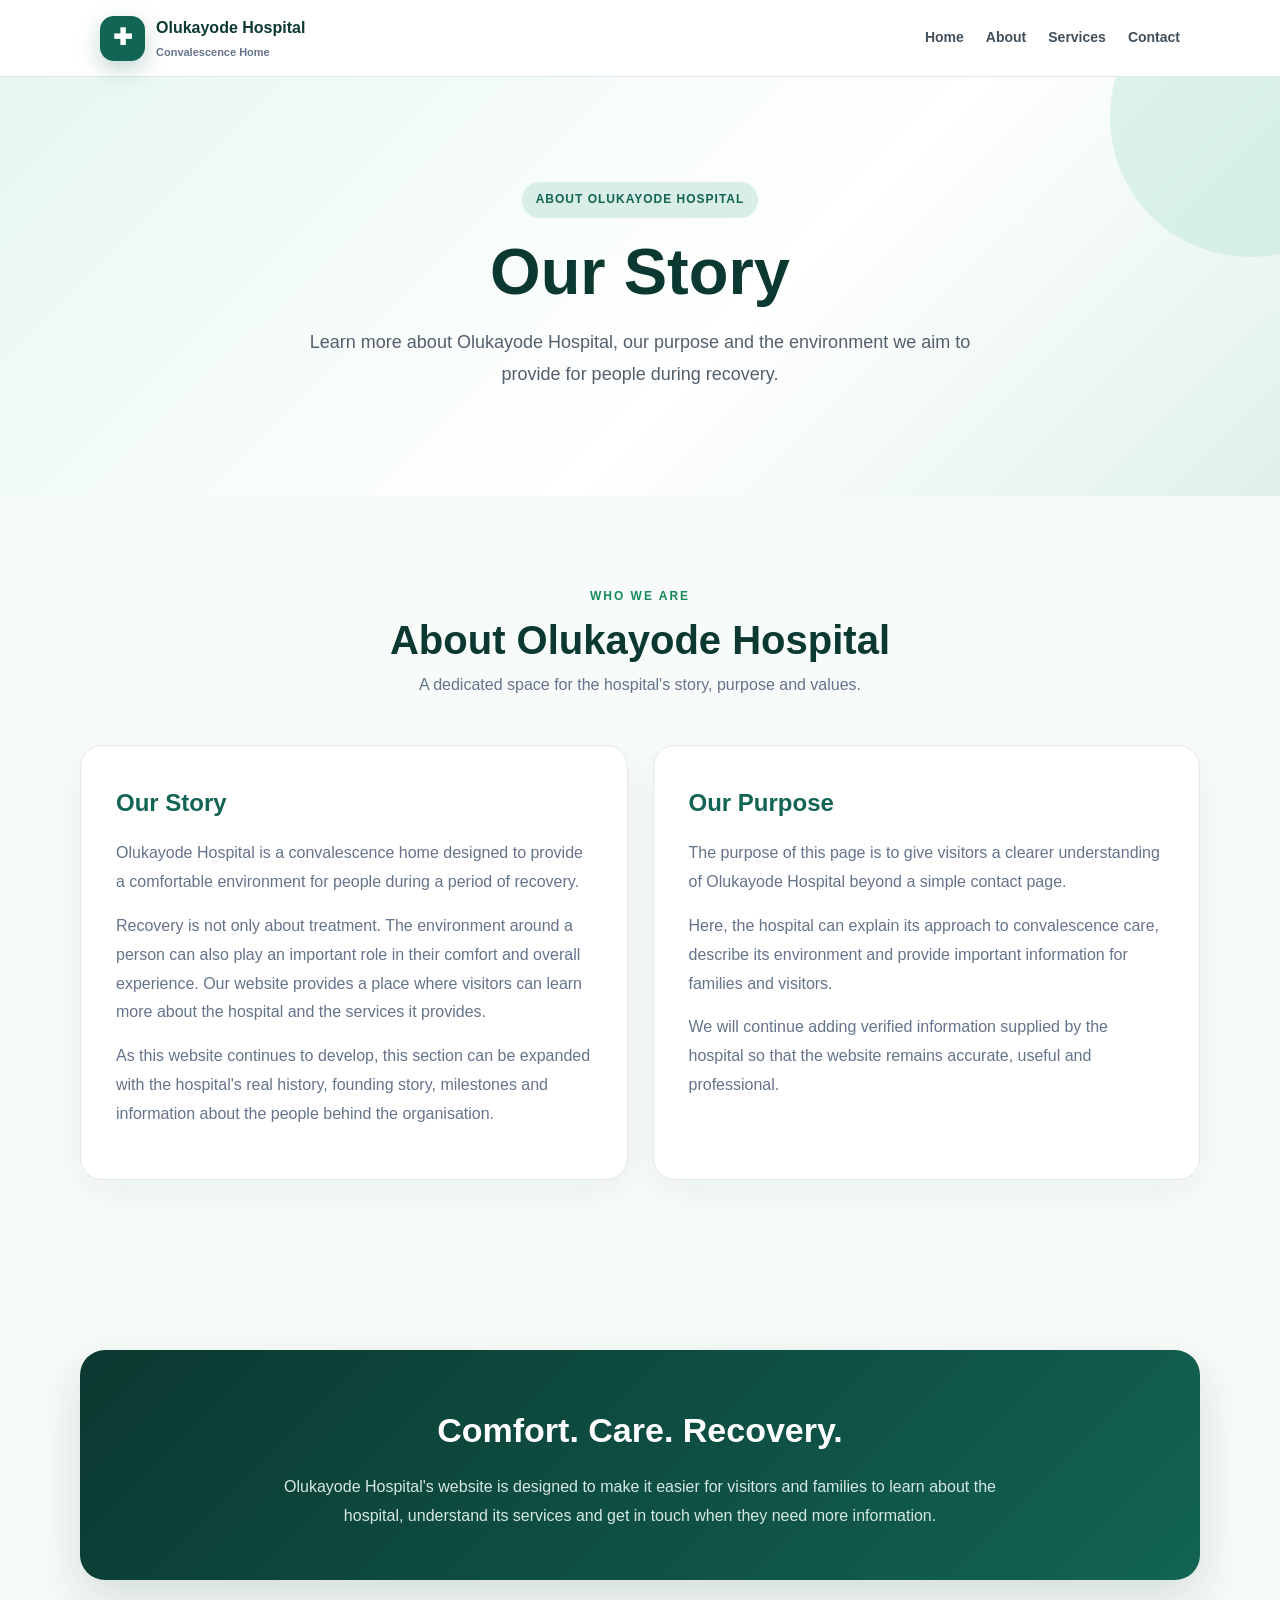
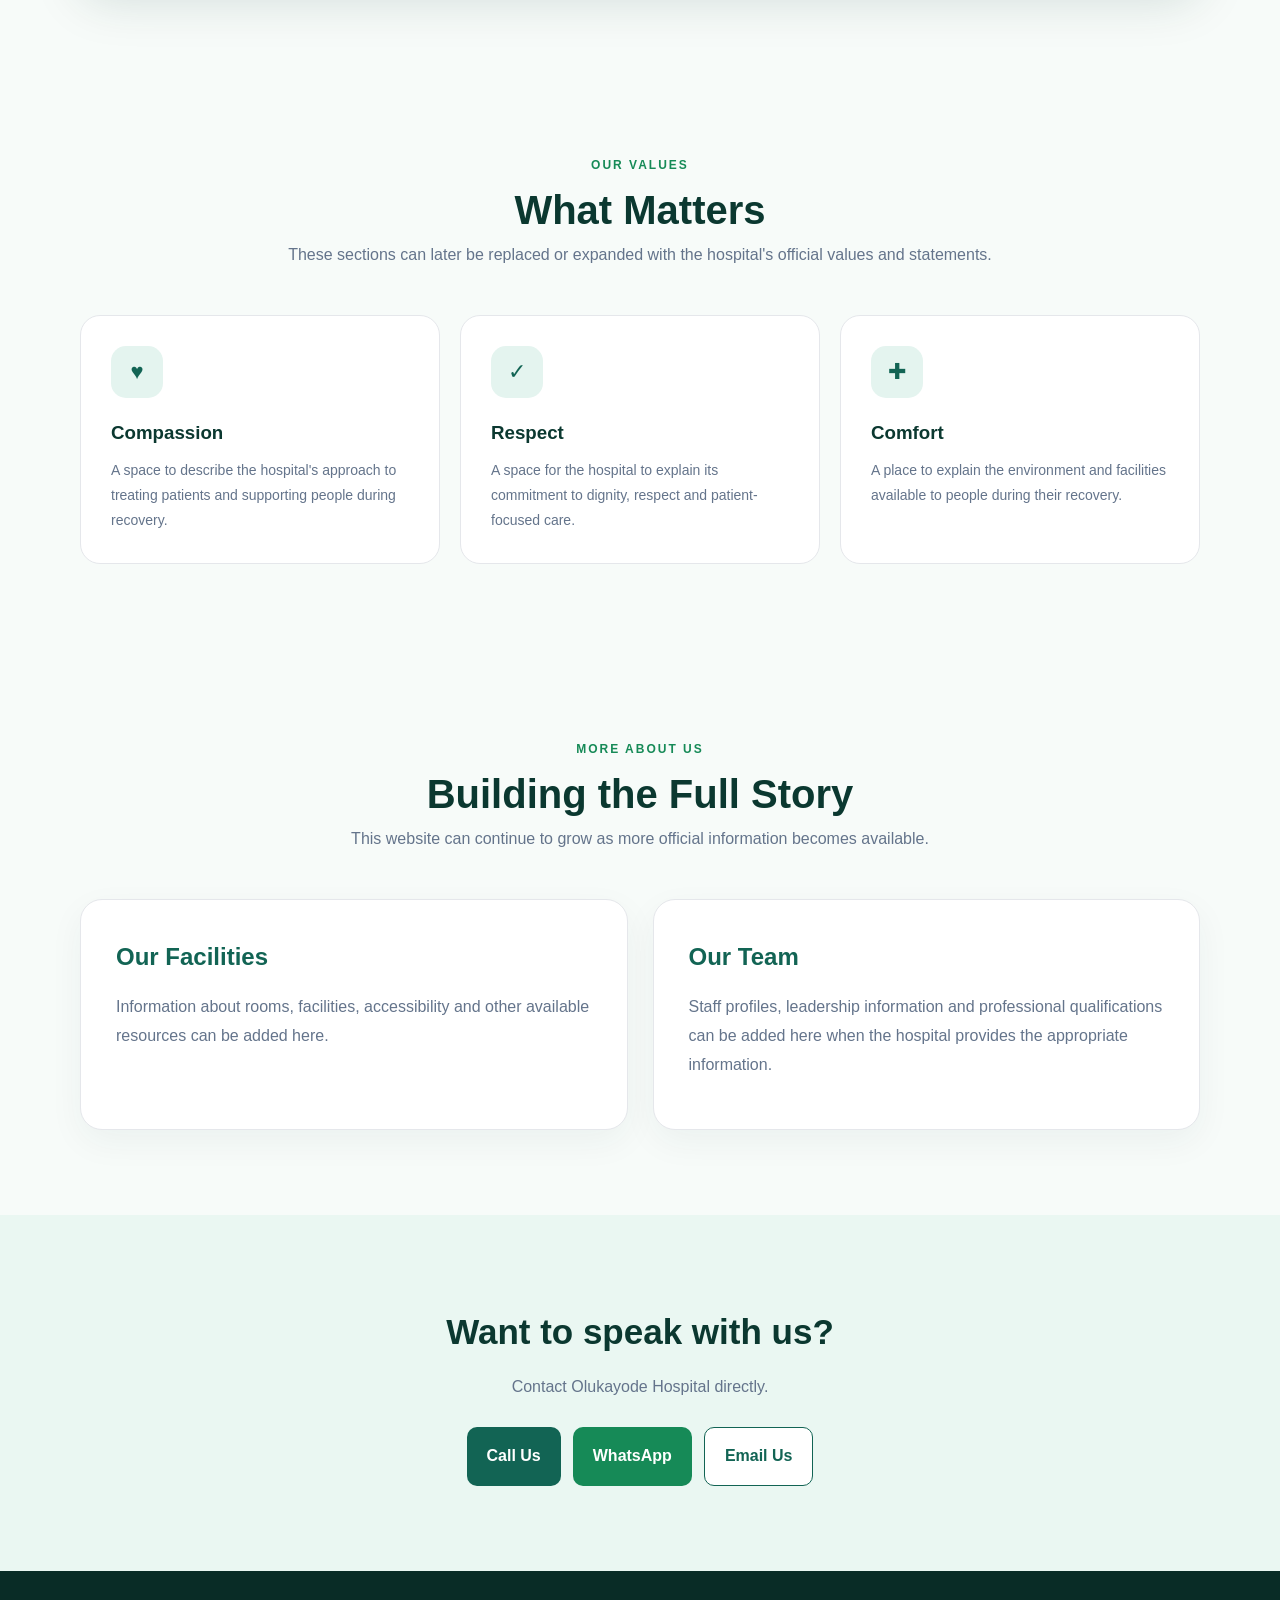
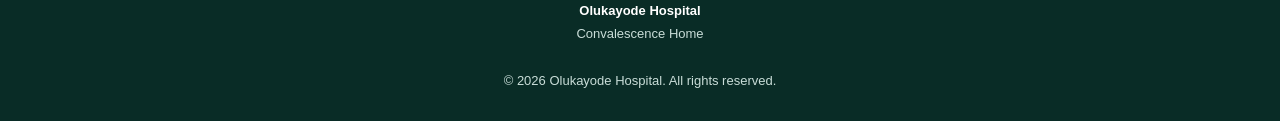
==== about.html @ 0368ec12 "Create about.html" ====
<!DOCTYPE html>
<html lang="en">

<head>

  <meta charset="UTF-8">

  <meta
    name="viewport"
    content="width=device-width, initial-scale=1.0"
  >

  <title>About Us | Olukayode Hospital</title>

  <meta
    name="description"
    content="Learn more about Olukayode Hospital Convalescence Home."
  >

  <style>

    * {
      margin: 0;
      padding: 0;
      box-sizing: border-box;
    }

    html {
      scroll-behavior: smooth;
    }

    body {
      font-family: Arial, Helvetica, sans-serif;
      background: #f7fbf9;
      color: #17212b;
      line-height: 1.8;
    }

    a {
      text-decoration: none;
    }


    /* HEADER */

    header {
      position: sticky;
      top: 0;
      z-index: 1000;

      background: rgba(255,255,255,0.94);

      backdrop-filter: blur(14px);

      border-bottom: 1px solid #e5e7eb;
    }

    .nav {
      max-width: 1120px;

      min-height: 76px;

      margin: auto;

      padding: 0 20px;

      display: flex;

      align-items: center;

      justify-content: space-between;
    }

    .brand {
      display: flex;

      align-items: center;

      gap: 11px;

      color: #0b3830;

      font-weight: 800;
    }

    .logo {
      width: 45px;
      height: 45px;

      display: grid;

      place-items: center;

      border-radius: 14px;

      background: #126454;

      color: white;

      font-size: 23px;

      box-shadow:
        0 8px 22px rgba(18,100,84,0.25);
    }

    .brand small {
      display: block;

      color: #64748b;

      font-size: 11px;

      font-weight: 600;
    }

    nav {
      display: flex;

      gap: 22px;
    }

    nav a {
      color: #40505d;

      font-size: 14px;

      font-weight: 700;

      transition: 0.2s;
    }

    nav a:hover {
      color: #126454;
    }


    /* HERO */

    .page-hero {

      position: relative;

      overflow: hidden;

      padding: 105px 20px;

      text-align: center;

      background:
        linear-gradient(
          135deg,
          #e7f7f1,
          #ffffff 58%,
          #dff1ea
        );
    }

    .page-hero::before {

      content: "";

      position: absolute;

      width: 280px;

      height: 280px;

      border-radius: 50%;

      background: #b9e4d6;

      right: -110px;

      top: -100px;

      opacity: 0.45;

      animation: floating 7s ease-in-out infinite;
    }

    .page-hero-content {

      position: relative;

      z-index: 2;

      max-width: 800px;

      margin: auto;
    }

    .eyebrow {

      display: inline-block;

      padding: 7px 14px;

      border-radius: 30px;

      background: #d9eee7;

      color: #126454;

      font-size: 12px;

      font-weight: 800;

      letter-spacing: 1px;
    }

    .page-hero h1 {

      color: #0b3830;

      font-size: clamp(42px, 6vw, 65px);

      line-height: 1.05;

      margin: 20px 0;
    }

    .page-hero p {

      max-width: 680px;

      margin: auto;

      color: #52606d;

      font-size: 18px;
    }


    /* GENERAL */

    section {
      padding: 85px 20px;
    }

    .container {
      max-width: 1120px;

      margin: auto;
    }

    .heading {

      max-width: 760px;

      text-align: center;

      margin:
        0 auto 45px;
    }

    .heading span {

      color: #168a57;

      font-size: 12px;

      font-weight: 900;

      letter-spacing: 2px;

      text-transform: uppercase;
    }

    .heading h2 {

      color: #0b3830;

      font-size: 40px;

      line-height: 1.15;

      margin: 8px 0;
    }

    .heading p {
      color: #64748b;
    }


    /* STORY */

    .story {

      display: grid;

      grid-template-columns:
        1fr 1fr;

      gap: 25px;

      align-items: stretch;
    }

    .story-card {

      background: white;

      border:
        1px solid #e5e7eb;

      border-radius: 22px;

      padding: 35px;

      box-shadow:
        0 12px 35px
        rgba(15,60,50,0.05);
    }

    .story-card h3 {

      color: #126454;

      font-size: 24px;

      margin-bottom: 15px;
    }

    .story-card p {

      color: #64748b;

      margin-bottom: 15px;
    }


    /* HIGHLIGHT */

    .highlight {

      background:
        linear-gradient(
          135deg,
          #0b3830,
          #126454
        );

      color: white;

      border-radius: 25px;

      padding: 50px;

      text-align: center;

      box-shadow:
        0 20px 50px
        rgba(11,56,48,0.15);
    }

    .highlight h2 {

      font-size: 34px;

      margin-bottom: 12px;
    }

    .highlight p {

      max-width: 750px;

      margin: auto;

      color: #d5e8e3;
    }


    /* VALUES */

    .values {

      display: grid;

      grid-template-columns:
        repeat(3,1fr);

      gap: 20px;
    }

    .value {

      background: white;

      border:
        1px solid #e5e7eb;

      border-radius: 20px;

      padding: 30px;

      transition: 0.3s;
    }

    .value:hover {

      transform:
        translateY(-8px);

      box-shadow:
        0 18px 40px
        rgba(15,60,50,0.09);
    }

    .icon {

      width: 52px;

      height: 52px;

      display: grid;

      place-items: center;

      border-radius: 15px;

      background: #e4f4ef;

      color: #126454;

      font-size: 22px;

      margin-bottom: 18px;
    }

    .value h3 {

      color: #0b3830;

      margin-bottom: 8px;
    }

    .value p {

      color: #64748b;

      font-size: 14px;
    }


    /* CTA */

    .cta {

      background: #eaf7f2;

      text-align: center;
    }

    .cta h2 {

      color: #0b3830;

      font-size: 35px;

      margin-bottom: 10px;
    }

    .cta p {

      color: #64748b;

      margin-bottom: 25px;
    }

    .buttons {

      display: flex;

      justify-content: center;

      flex-wrap: wrap;

      gap: 12px;
    }

    .button {

      display: inline-flex;

      align-items: center;

      justify-content: center;

      padding: 14px 20px;

      border-radius: 10px;

      font-weight: 800;

      transition: 0.25s;
    }

    .button:hover {

      transform:
        translateY(-3px);
    }

    .primary {

      background: #126454;

      color: white;
    }

    .whatsapp {

      background: #168a57;

      color: white;
    }

    .secondary {

      background: white;

      color: #126454;

      border:
        1px solid #126454;
    }


    /* FOOTER */

    footer {

      background: #092c26;

      color: #c9ddd8;

      padding: 28px 20px;

      text-align: center;

      font-size: 13px;
    }

    footer strong {
      color: white;
    }


    /* ANIMATION */

    .reveal {

      opacity: 0;

      transform:
        translateY(30px);

      transition:
        opacity .8s ease,
        transform .8s ease;
    }

    .reveal.visible {

      opacity: 1;

      transform:
        translateY(0);
    }

    @keyframes floating {

      0%,100% {
        transform:
          translateY(0);
      }

      50% {
        transform:
          translateY(22px);
      }

    }


    /* MOBILE */

    @media(max-width:800px) {

      nav {
        display: none;
      }

      .story {
        grid-template-columns: 1fr;
      }

      .values {
        grid-template-columns: 1fr;
      }

    }


    @media(max-width:560px) {

      .page-hero {
        padding: 75px 20px;
      }

      .page-hero h1 {
        font-size: 42px;
      }

      .page-hero p {
        font-size: 15px;
      }

      section {
        padding: 65px 20px;
      }

      .heading h2 {
        font-size: 31px;
      }

      .highlight {
        padding: 35px 22px;
      }

      .highlight h2 {
        font-size: 28px;
      }

      .buttons {
        flex-direction: column;
      }

      .button {
        width: 100%;
      }

    }

  </style>

</head>


<body>


<!-- HEADER -->

<header>

  <div class="nav">


    <a
      href="index.html"
      class="brand">

      <span class="logo">
        ✚
      </span>

      <span>

        Olukayode Hospital

        <small>
          Convalescence Home
        </small>

      </span>

    </a>


    <nav>

      <a href="index.html">
        Home
      </a>

      <a href="about.html">
        About
      </a>

      <a href="services.html">
        Services
      </a>

      <a href="contact.html">
        Contact
      </a>

    </nav>


  </div>

</header>



<!-- HERO -->

<section class="page-hero">

  <div class="page-hero-content">

    <span class="eyebrow">
      ABOUT OLUKAYODE HOSPITAL
    </span>


    <h1>
      Our Story
    </h1>


    <p>
      Learn more about Olukayode Hospital,
      our purpose and the environment we aim
      to provide for people during recovery.
    </p>

  </div>

</section>



<main>


<!-- STORY -->

<section>

  <div class="container">


    <div class="heading reveal">

      <span>
        Who We Are
      </span>

      <h2>
        About Olukayode Hospital
      </h2>

      <p>
        A dedicated space for the hospital's
        story, purpose and values.
      </p>

    </div>



    <div class="story">


      <div class="story-card reveal">

        <h3>
          Our Story
        </h3>


        <p>
          Olukayode Hospital is a
          convalescence home designed to
          provide a comfortable environment
          for people during a period of
          recovery.
        </p>


        <p>
          Recovery is not only about treatment.
          The environment around a person can
          also play an important role in their
          comfort and overall experience.
          Our website provides a place where
          visitors can learn more about the
          hospital and the services it provides.
        </p>


        <p>
          As this website continues to develop,
          this section can be expanded with the
          hospital's real history, founding story,
          milestones and information about the
          people behind the organisation.
        </p>

      </div>



      <div class="story-card reveal">

        <h3>
          Our Purpose
        </h3>


        <p>
          The purpose of this page is to give
          visitors a clearer understanding of
          Olukayode Hospital beyond a simple
          contact page.
        </p>


        <p>
          Here, the hospital can explain its
          approach to convalescence care,
          describe its environment and provide
          important information for families and
          visitors.
        </p>


        <p>
          We will continue adding verified
          information supplied by the hospital
          so that the website remains accurate,
          useful and professional.
        </p>

      </div>


    </div>

  </div>

</section>



<!-- BIG STATEMENT -->

<section>

  <div class="container">

    <div class="highlight reveal">

      <h2>
        Comfort. Care. Recovery.
      </h2>


      <p>
        Olukayode Hospital's website is designed
        to make it easier for visitors and families
        to learn about the hospital, understand
        its services and get in touch when they
        need more information.
      </p>

    </div>

  </div>

</section>



<!-- VALUES -->

<section>

  <div class="container">


    <div class="heading reveal">

      <span>
        Our Values
      </span>

      <h2>
        What Matters
      </h2>

      <p>
        These sections can later be replaced or
        expanded with the hospital's official
        values and statements.
      </p>

    </div>



    <div class="values">


      <div class="value reveal">

        <div class="icon">
          ♥
        </div>

        <h3>
          Compassion
        </h3>

        <p>
          A space to describe the hospital's
          approach to treating patients and
          supporting people during recovery.
        </p>

      </div>



      <div class="value reveal">

        <div class="icon">
          ✓
        </div>

        <h3>
          Respect
        </h3>

        <p>
          A space for the hospital to explain
          its commitment to dignity, respect
          and patient-focused care.
        </p>

      </div>



      <div class="value reveal">

        <div class="icon">
          ✚
        </div>

        <h3>
          Comfort
        </h3>

        <p>
          A place to explain the environment
          and facilities available to people
          during their recovery.
        </p>

      </div>


    </div>

  </div>

</section>



<!-- MORE INFORMATION -->

<section>

  <div class="container">


    <div class="heading reveal">

      <span>
        More About Us
      </span>

      <h2>
        Building the Full Story
      </h2>

      <p>
        This website can continue to grow as
        more official information becomes available.
      </p>

    </div>


    <div class="story">


      <div class="story-card reveal">

        <h3>
          Our Facilities
        </h3>

        <p>
          Information about rooms, facilities,
          accessibility and other available
          resources can be added here.
        </p>

      </div>


      <div class="story-card reveal">

        <h3>
          Our Team
        </h3>

        <p>
          Staff profiles, leadership information
          and professional qualifications can be
          added here when the hospital provides
          the appropriate information.
        </p>

      </div>


    </div>

  </div>

</section>



<!-- CTA -->

<section class="cta">

  <div class="container">

    <h2 class="reveal">
      Want to speak with us?
    </h2>


    <p class="reveal">
      Contact Olukayode Hospital directly.
    </p>


    <div class="buttons reveal">


      <a
        class="button primary"
        href="tel:08033602308">

        Call Us

      </a>


      <a
        class="button whatsapp"
        href="https://wa.me/2348033602308"
        target="_blank">

        WhatsApp

      </a>


      <a
        class="button secondary"
        href="mailto:Akannifolawiyo5@gmail.com">

        Email Us

      </a>


    </div>

  </div>

</section>


</main>



<!-- FOOTER -->

<footer>

  <strong>
    Olukayode Hospital
  </strong>

  <br>

  Convalescence Home

  <br><br>

  © 2026 Olukayode Hospital.
  All rights reserved.

</footer>



<script>

  const elements =
    document.querySelectorAll(".reveal");


  const observer =
    new IntersectionObserver(

      (entries) => {

        entries.forEach((entry) => {

          if (entry.isIntersecting) {

            entry.target.classList.add(
              "visible"
            );

            observer.unobserve(
              entry.target
            );

          }

        });

      },

      {
        threshold: 0.12
      }

    );


  elements.forEach((element) => {

    observer.observe(element);

  });

</script>


</body>

</html>
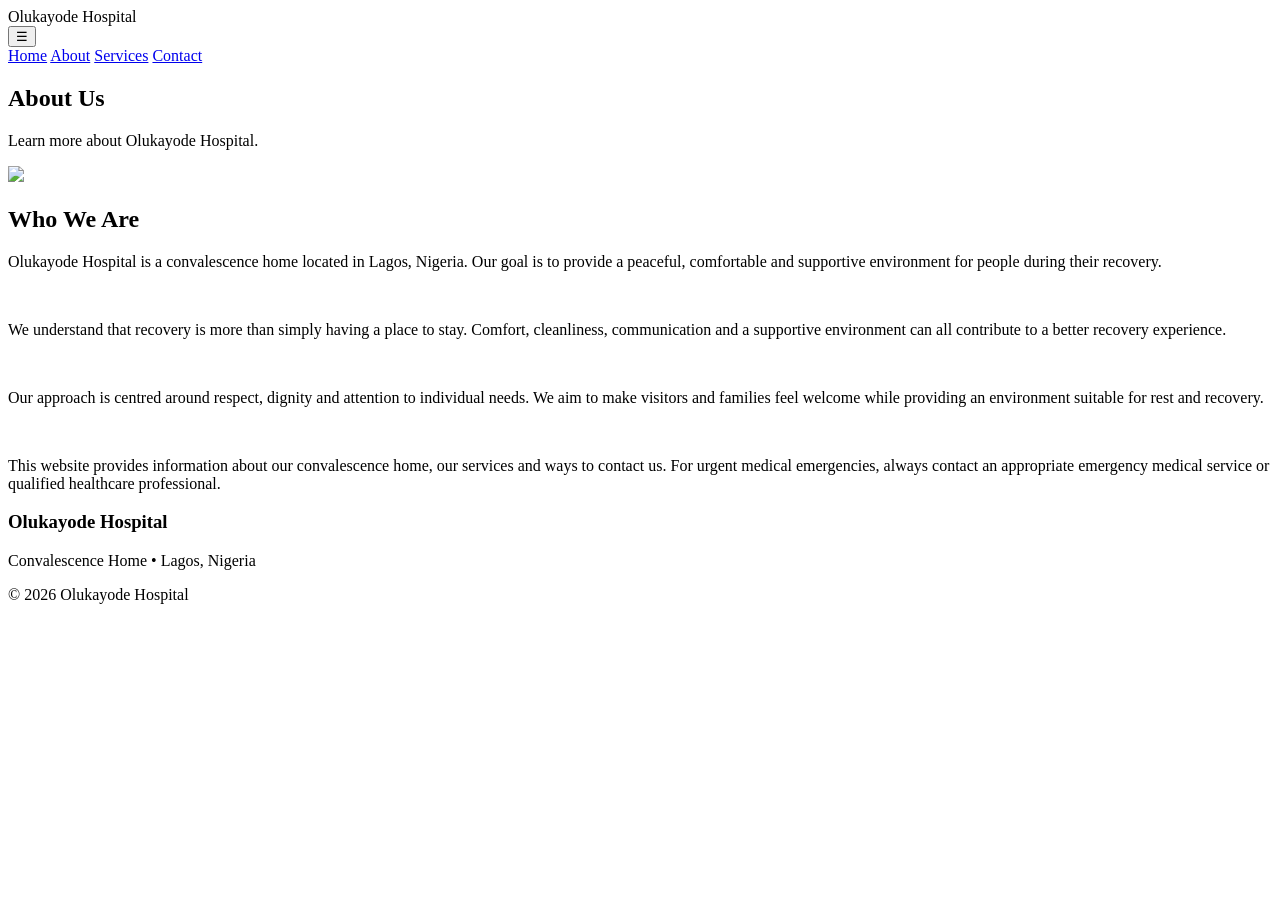
==== commit 805bee94: "Update about.html" ====
--- a/about.html
+++ b/about.html
@@ -1,1168 +1,84 @@
 <!DOCTYPE html>
 <html lang="en">
-
 <head>
-
-  <meta charset="UTF-8">
-
-  <meta
-    name="viewport"
-    content="width=device-width, initial-scale=1.0"
-  >
-
-  <title>About Us | Olukayode Hospital</title>
-
-  <meta
-    name="description"
-    content="Learn more about Olukayode Hospital Convalescence Home."
-  >
-
-  <style>
-
-    * {
-      margin: 0;
-      padding: 0;
-      box-sizing: border-box;
-    }
-
-    html {
-      scroll-behavior: smooth;
-    }
-
-    body {
-      font-family: Arial, Helvetica, sans-serif;
-      background: #f7fbf9;
-      color: #17212b;
-      line-height: 1.8;
-    }
-
-    a {
-      text-decoration: none;
-    }
-
-
-    /* HEADER */
-
-    header {
-      position: sticky;
-      top: 0;
-      z-index: 1000;
-
-      background: rgba(255,255,255,0.94);
-
-      backdrop-filter: blur(14px);
-
-      border-bottom: 1px solid #e5e7eb;
-    }
-
-    .nav {
-      max-width: 1120px;
-
-      min-height: 76px;
-
-      margin: auto;
-
-      padding: 0 20px;
-
-      display: flex;
-
-      align-items: center;
-
-      justify-content: space-between;
-    }
-
-    .brand {
-      display: flex;
-
-      align-items: center;
-
-      gap: 11px;
-
-      color: #0b3830;
-
-      font-weight: 800;
-    }
-
-    .logo {
-      width: 45px;
-      height: 45px;
-
-      display: grid;
-
-      place-items: center;
-
-      border-radius: 14px;
-
-      background: #126454;
-
-      color: white;
-
-      font-size: 23px;
-
-      box-shadow:
-        0 8px 22px rgba(18,100,84,0.25);
-    }
-
-    .brand small {
-      display: block;
-
-      color: #64748b;
-
-      font-size: 11px;
-
-      font-weight: 600;
-    }
-
-    nav {
-      display: flex;
-
-      gap: 22px;
-    }
-
-    nav a {
-      color: #40505d;
-
-      font-size: 14px;
-
-      font-weight: 700;
-
-      transition: 0.2s;
-    }
-
-    nav a:hover {
-      color: #126454;
-    }
-
-
-    /* HERO */
-
-    .page-hero {
-
-      position: relative;
-
-      overflow: hidden;
-
-      padding: 105px 20px;
-
-      text-align: center;
-
-      background:
-        linear-gradient(
-          135deg,
-          #e7f7f1,
-          #ffffff 58%,
-          #dff1ea
-        );
-    }
-
-    .page-hero::before {
-
-      content: "";
-
-      position: absolute;
-
-      width: 280px;
-
-      height: 280px;
-
-      border-radius: 50%;
-
-      background: #b9e4d6;
-
-      right: -110px;
-
-      top: -100px;
-
-      opacity: 0.45;
-
-      animation: floating 7s ease-in-out infinite;
-    }
-
-    .page-hero-content {
-
-      position: relative;
-
-      z-index: 2;
-
-      max-width: 800px;
-
-      margin: auto;
-    }
-
-    .eyebrow {
-
-      display: inline-block;
-
-      padding: 7px 14px;
-
-      border-radius: 30px;
-
-      background: #d9eee7;
-
-      color: #126454;
-
-      font-size: 12px;
-
-      font-weight: 800;
-
-      letter-spacing: 1px;
-    }
-
-    .page-hero h1 {
-
-      color: #0b3830;
-
-      font-size: clamp(42px, 6vw, 65px);
-
-      line-height: 1.05;
-
-      margin: 20px 0;
-    }
-
-    .page-hero p {
-
-      max-width: 680px;
-
-      margin: auto;
-
-      color: #52606d;
-
-      font-size: 18px;
-    }
-
-
-    /* GENERAL */
-
-    section {
-      padding: 85px 20px;
-    }
-
-    .container {
-      max-width: 1120px;
-
-      margin: auto;
-    }
-
-    .heading {
-
-      max-width: 760px;
-
-      text-align: center;
-
-      margin:
-        0 auto 45px;
-    }
-
-    .heading span {
-
-      color: #168a57;
-
-      font-size: 12px;
-
-      font-weight: 900;
-
-      letter-spacing: 2px;
-
-      text-transform: uppercase;
-    }
-
-    .heading h2 {
-
-      color: #0b3830;
-
-      font-size: 40px;
-
-      line-height: 1.15;
-
-      margin: 8px 0;
-    }
-
-    .heading p {
-      color: #64748b;
-    }
-
-
-    /* STORY */
-
-    .story {
-
-      display: grid;
-
-      grid-template-columns:
-        1fr 1fr;
-
-      gap: 25px;
-
-      align-items: stretch;
-    }
-
-    .story-card {
-
-      background: white;
-
-      border:
-        1px solid #e5e7eb;
-
-      border-radius: 22px;
-
-      padding: 35px;
-
-      box-shadow:
-        0 12px 35px
-        rgba(15,60,50,0.05);
-    }
-
-    .story-card h3 {
-
-      color: #126454;
-
-      font-size: 24px;
-
-      margin-bottom: 15px;
-    }
-
-    .story-card p {
-
-      color: #64748b;
-
-      margin-bottom: 15px;
-    }
-
-
-    /* HIGHLIGHT */
-
-    .highlight {
-
-      background:
-        linear-gradient(
-          135deg,
-          #0b3830,
-          #126454
-        );
-
-      color: white;
-
-      border-radius: 25px;
-
-      padding: 50px;
-
-      text-align: center;
-
-      box-shadow:
-        0 20px 50px
-        rgba(11,56,48,0.15);
-    }
-
-    .highlight h2 {
-
-      font-size: 34px;
-
-      margin-bottom: 12px;
-    }
-
-    .highlight p {
-
-      max-width: 750px;
-
-      margin: auto;
-
-      color: #d5e8e3;
-    }
-
-
-    /* VALUES */
-
-    .values {
-
-      display: grid;
-
-      grid-template-columns:
-        repeat(3,1fr);
-
-      gap: 20px;
-    }
-
-    .value {
-
-      background: white;
-
-      border:
-        1px solid #e5e7eb;
-
-      border-radius: 20px;
-
-      padding: 30px;
-
-      transition: 0.3s;
-    }
-
-    .value:hover {
-
-      transform:
-        translateY(-8px);
-
-      box-shadow:
-        0 18px 40px
-        rgba(15,60,50,0.09);
-    }
-
-    .icon {
-
-      width: 52px;
-
-      height: 52px;
-
-      display: grid;
-
-      place-items: center;
-
-      border-radius: 15px;
-
-      background: #e4f4ef;
-
-      color: #126454;
-
-      font-size: 22px;
-
-      margin-bottom: 18px;
-    }
-
-    .value h3 {
-
-      color: #0b3830;
-
-      margin-bottom: 8px;
-    }
-
-    .value p {
-
-      color: #64748b;
-
-      font-size: 14px;
-    }
-
-
-    /* CTA */
-
-    .cta {
-
-      background: #eaf7f2;
-
-      text-align: center;
-    }
-
-    .cta h2 {
-
-      color: #0b3830;
-
-      font-size: 35px;
-
-      margin-bottom: 10px;
-    }
-
-    .cta p {
-
-      color: #64748b;
-
-      margin-bottom: 25px;
-    }
-
-    .buttons {
-
-      display: flex;
-
-      justify-content: center;
-
-      flex-wrap: wrap;
-
-      gap: 12px;
-    }
-
-    .button {
-
-      display: inline-flex;
-
-      align-items: center;
-
-      justify-content: center;
-
-      padding: 14px 20px;
-
-      border-radius: 10px;
-
-      font-weight: 800;
-
-      transition: 0.25s;
-    }
-
-    .button:hover {
-
-      transform:
-        translateY(-3px);
-    }
-
-    .primary {
-
-      background: #126454;
-
-      color: white;
-    }
-
-    .whatsapp {
-
-      background: #168a57;
-
-      color: white;
-    }
-
-    .secondary {
-
-      background: white;
-
-      color: #126454;
-
-      border:
-        1px solid #126454;
-    }
-
-
-    /* FOOTER */
-
-    footer {
-
-      background: #092c26;
-
-      color: #c9ddd8;
-
-      padding: 28px 20px;
-
-      text-align: center;
-
-      font-size: 13px;
-    }
-
-    footer strong {
-      color: white;
-    }
-
-
-    /* ANIMATION */
-
-    .reveal {
-
-      opacity: 0;
-
-      transform:
-        translateY(30px);
-
-      transition:
-        opacity .8s ease,
-        transform .8s ease;
-    }
-
-    .reveal.visible {
-
-      opacity: 1;
-
-      transform:
-        translateY(0);
-    }
-
-    @keyframes floating {
-
-      0%,100% {
-        transform:
-          translateY(0);
-      }
-
-      50% {
-        transform:
-          translateY(22px);
-      }
-
-    }
-
-
-    /* MOBILE */
-
-    @media(max-width:800px) {
-
-      nav {
-        display: none;
-      }
-
-      .story {
-        grid-template-columns: 1fr;
-      }
-
-      .values {
-        grid-template-columns: 1fr;
-      }
-
-    }
-
-
-    @media(max-width:560px) {
-
-      .page-hero {
-        padding: 75px 20px;
-      }
-
-      .page-hero h1 {
-        font-size: 42px;
-      }
-
-      .page-hero p {
-        font-size: 15px;
-      }
-
-      section {
-        padding: 65px 20px;
-      }
-
-      .heading h2 {
-        font-size: 31px;
-      }
-
-      .highlight {
-        padding: 35px 22px;
-      }
-
-      .highlight h2 {
-        font-size: 28px;
-      }
-
-      .buttons {
-        flex-direction: column;
-      }
-
-      .button {
-        width: 100%;
-      }
-
-    }
-
-  </style>
-
+<meta charset="UTF-8">
+<meta name="viewport" content="width=device-width,initial-scale=1">
+<title>About Us - Olukayode Hospital</title>
+<link rel="stylesheet" href="style.css">
 </head>
-
 
 <body>
 
+<header>
+  <div class="logo">Olukayode <span>Hospital</span></div>
 
-<!-- HEADER -->
+  <button class="menu" onclick="toggleMenu()">☰</button>
 
-<header>
-
-  <div class="nav">
-
-
-    <a
-      href="index.html"
-      class="brand">
-
-      <span class="logo">
-        ✚
-      </span>
-
-      <span>
-
-        Olukayode Hospital
-
-        <small>
-          Convalescence Home
-        </small>
-
-      </span>
-
-    </a>
-
-
-    <nav>
-
-      <a href="index.html">
-        Home
-      </a>
-
-      <a href="about.html">
-        About
-      </a>
-
-      <a href="services.html">
-        Services
-      </a>
-
-      <a href="contact.html">
-        Contact
-      </a>
-
-    </nav>
-
-
-  </div>
-
+  <nav id="nav">
+    <a href="index.html">Home</a>
+    <a href="about.html">About</a>
+    <a href="services.html">Services</a>
+    <a href="contact.html">Contact</a>
+  </nav>
 </header>
 
+<section class="page-hero">
+  <h1>About Us</h1>
+  <p>Learn more about Olukayode Hospital.</p>
+</section>
 
+<section class="about-page">
 
-<!-- HERO -->
+  <img src="https://images.unsplash.com/photo-1576091160399-112ba8d25d1d?auto=format&fit=crop&w=1200&q=85">
 
-<section class="page-hero">
-
-  <div class="page-hero-content">
-
-    <span class="eyebrow">
-      ABOUT OLUKAYODE HOSPITAL
-    </span>
-
-
-    <h1>
-      Our Story
-    </h1>
-
+  <div>
+    <h2>Who We Are</h2>
 
     <p>
-      Learn more about Olukayode Hospital,
-      our purpose and the environment we aim
-      to provide for people during recovery.
+      Olukayode Hospital is a convalescence home located
+      in Lagos, Nigeria. Our goal is to provide a peaceful,
+      comfortable and supportive environment for people
+      during their recovery.
     </p>
 
+    <br>
+
+    <p>
+      We understand that recovery is more than simply
+      having a place to stay. Comfort, cleanliness,
+      communication and a supportive environment can all
+      contribute to a better recovery experience.
+    </p>
+
+    <br>
+
+    <p>
+      Our approach is centred around respect, dignity and
+      attention to individual needs. We aim to make visitors
+      and families feel welcome while providing an
+      environment suitable for rest and recovery.
+    </p>
+
+    <br>
+
+    <p>
+      This website provides information about our
+      convalescence home, our services and ways to contact
+      us. For urgent medical emergencies, always contact
+      an appropriate emergency medical service or qualified
+      healthcare professional.
+    </p>
   </div>
 
 </section>
 
-
-
-<main>
-
-
-<!-- STORY -->
-
-<section>
-
-  <div class="container">
-
-
-    <div class="heading reveal">
-
-      <span>
-        Who We Are
-      </span>
-
-      <h2>
-        About Olukayode Hospital
-      </h2>
-
-      <p>
-        A dedicated space for the hospital's
-        story, purpose and values.
-      </p>
-
-    </div>
-
-
-
-    <div class="story">
-
-
-      <div class="story-card reveal">
-
-        <h3>
-          Our Story
-        </h3>
-
-
-        <p>
-          Olukayode Hospital is a
-          convalescence home designed to
-          provide a comfortable environment
-          for people during a period of
-          recovery.
-        </p>
-
-
-        <p>
-          Recovery is not only about treatment.
-          The environment around a person can
-          also play an important role in their
-          comfort and overall experience.
-          Our website provides a place where
-          visitors can learn more about the
-          hospital and the services it provides.
-        </p>
-
-
-        <p>
-          As this website continues to develop,
-          this section can be expanded with the
-          hospital's real history, founding story,
-          milestones and information about the
-          people behind the organisation.
-        </p>
-
-      </div>
-
-
-
-      <div class="story-card reveal">
-
-        <h3>
-          Our Purpose
-        </h3>
-
-
-        <p>
-          The purpose of this page is to give
-          visitors a clearer understanding of
-          Olukayode Hospital beyond a simple
-          contact page.
-        </p>
-
-
-        <p>
-          Here, the hospital can explain its
-          approach to convalescence care,
-          describe its environment and provide
-          important information for families and
-          visitors.
-        </p>
-
-
-        <p>
-          We will continue adding verified
-          information supplied by the hospital
-          so that the website remains accurate,
-          useful and professional.
-        </p>
-
-      </div>
-
-
-    </div>
-
-  </div>
-
-</section>
-
-
-
-<!-- BIG STATEMENT -->
-
-<section>
-
-  <div class="container">
-
-    <div class="highlight reveal">
-
-      <h2>
-        Comfort. Care. Recovery.
-      </h2>
-
-
-      <p>
-        Olukayode Hospital's website is designed
-        to make it easier for visitors and families
-        to learn about the hospital, understand
-        its services and get in touch when they
-        need more information.
-      </p>
-
-    </div>
-
-  </div>
-
-</section>
-
-
-
-<!-- VALUES -->
-
-<section>
-
-  <div class="container">
-
-
-    <div class="heading reveal">
-
-      <span>
-        Our Values
-      </span>
-
-      <h2>
-        What Matters
-      </h2>
-
-      <p>
-        These sections can later be replaced or
-        expanded with the hospital's official
-        values and statements.
-      </p>
-
-    </div>
-
-
-
-    <div class="values">
-
-
-      <div class="value reveal">
-
-        <div class="icon">
-          ♥
-        </div>
-
-        <h3>
-          Compassion
-        </h3>
-
-        <p>
-          A space to describe the hospital's
-          approach to treating patients and
-          supporting people during recovery.
-        </p>
-
-      </div>
-
-
-
-      <div class="value reveal">
-
-        <div class="icon">
-          ✓
-        </div>
-
-        <h3>
-          Respect
-        </h3>
-
-        <p>
-          A space for the hospital to explain
-          its commitment to dignity, respect
-          and patient-focused care.
-        </p>
-
-      </div>
-
-
-
-      <div class="value reveal">
-
-        <div class="icon">
-          ✚
-        </div>
-
-        <h3>
-          Comfort
-        </h3>
-
-        <p>
-          A place to explain the environment
-          and facilities available to people
-          during their recovery.
-        </p>
-
-      </div>
-
-
-    </div>
-
-  </div>
-
-</section>
-
-
-
-<!-- MORE INFORMATION -->
-
-<section>
-
-  <div class="container">
-
-
-    <div class="heading reveal">
-
-      <span>
-        More About Us
-      </span>
-
-      <h2>
-        Building the Full Story
-      </h2>
-
-      <p>
-        This website can continue to grow as
-        more official information becomes available.
-      </p>
-
-    </div>
-
-
-    <div class="story">
-
-
-      <div class="story-card reveal">
-
-        <h3>
-          Our Facilities
-        </h3>
-
-        <p>
-          Information about rooms, facilities,
-          accessibility and other available
-          resources can be added here.
-        </p>
-
-      </div>
-
-
-      <div class="story-card reveal">
-
-        <h3>
-          Our Team
-        </h3>
-
-        <p>
-          Staff profiles, leadership information
-          and professional qualifications can be
-          added here when the hospital provides
-          the appropriate information.
-        </p>
-
-      </div>
-
-
-    </div>
-
-  </div>
-
-</section>
-
-
-
-<!-- CTA -->
-
-<section class="cta">
-
-  <div class="container">
-
-    <h2 class="reveal">
-      Want to speak with us?
-    </h2>
-
-
-    <p class="reveal">
-      Contact Olukayode Hospital directly.
-    </p>
-
-
-    <div class="buttons reveal">
-
-
-      <a
-        class="button primary"
-        href="tel:08033602308">
-
-        Call Us
-
-      </a>
-
-
-      <a
-        class="button whatsapp"
-        href="https://wa.me/2348033602308"
-        target="_blank">
-
-        WhatsApp
-
-      </a>
-
-
-      <a
-        class="button secondary"
-        href="mailto:Akannifolawiyo5@gmail.com">
-
-        Email Us
-
-      </a>
-
-
-    </div>
-
-  </div>
-
-</section>
-
-
-</main>
-
-
-
-<!-- FOOTER -->
-
 <footer>
-
-  <strong>
-    Olukayode Hospital
-  </strong>
-
-  <br>
-
-  Convalescence Home
-
-  <br><br>
-
-  © 2026 Olukayode Hospital.
-  All rights reserved.
-
+  <h3>Olukayode Hospital</h3>
+  <p>Convalescence Home • Lagos, Nigeria</p>
+  <p>© 2026 Olukayode Hospital</p>
 </footer>
 
-
-
-<script>
-
-  const elements =
-    document.querySelectorAll(".reveal");
-
-
-  const observer =
-    new IntersectionObserver(
-
-      (entries) => {
-
-        entries.forEach((entry) => {
-
-          if (entry.isIntersecting) {
-
-            entry.target.classList.add(
-              "visible"
-            );
-
-            observer.unobserve(
-              entry.target
-            );
-
-          }
-
-        });
-
-      },
-
-      {
-        threshold: 0.12
-      }
-
-    );
-
-
-  elements.forEach((element) => {
-
-    observer.observe(element);
-
-  });
-
-</script>
-
+<script src="script.js"></script>
 
 </body>
-
 </html>
